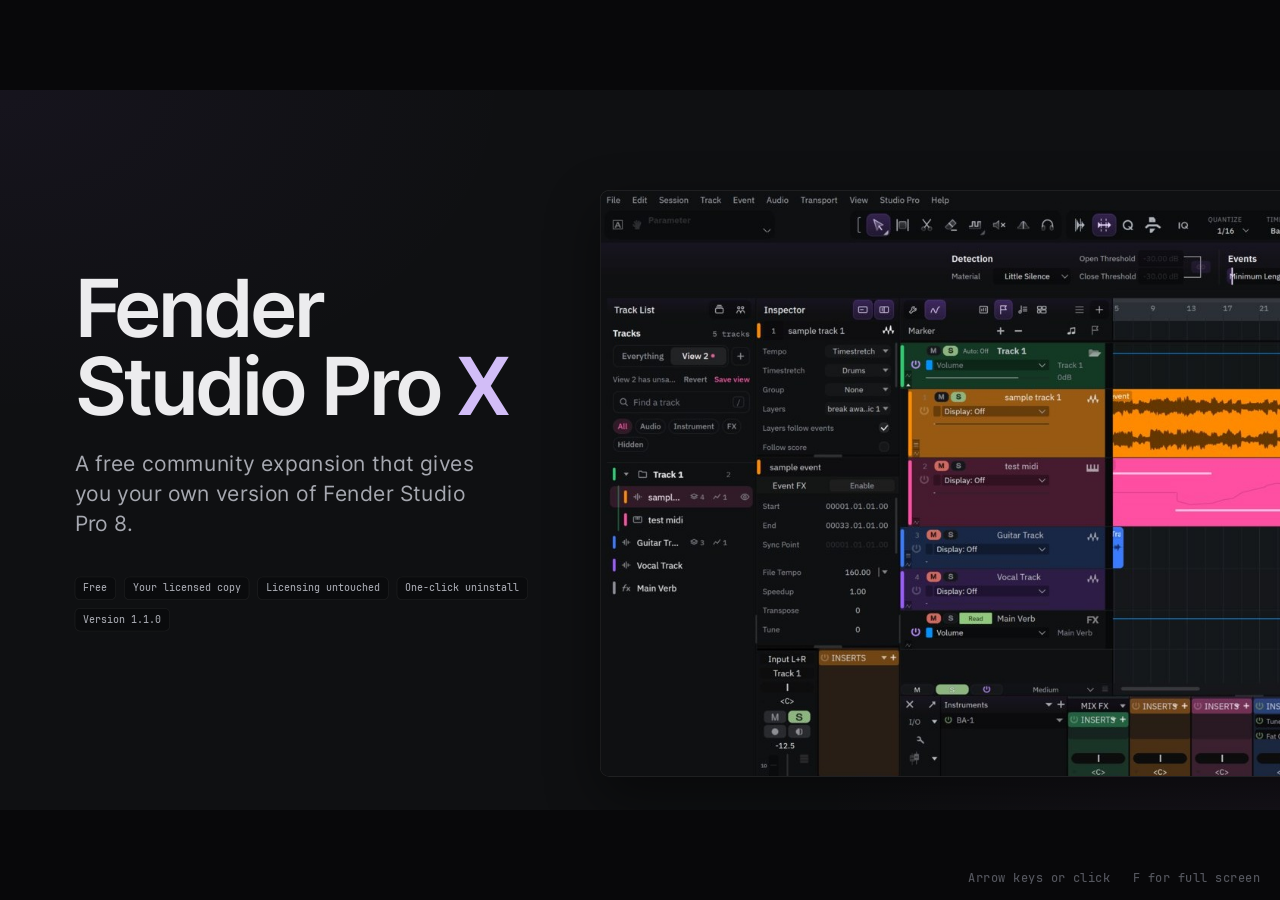
==== index.html @ e80bab39 "Open the presentation as a web page - index.html sends visitors to the presentation (GitHub Pages) -" ====
<!doctype html>
<html lang="en">
<head>
<meta charset="utf-8">
<meta name="viewport" content="width=device-width, initial-scale=1">
<title>Fender Studio Pro X</title>
<meta http-equiv="refresh" content="0; url=presentation/Fender%20Studio%20Pro%20X%20-%20Presentation.html">
<link rel="canonical" href="presentation/Fender%20Studio%20Pro%20X%20-%20Presentation.html">
<style>body{margin:0;min-height:100vh;display:grid;place-items:center;background:#0F1012;color:#C9CBD1;font:16px/1.5 system-ui,sans-serif}a{color:#fff}</style>
</head>
<body>
<p>Opening the presentation&hellip; <a href="presentation/Fender%20Studio%20Pro%20X%20-%20Presentation.html">open it here</a> or go to the <a href="https://github.com/ferrerokush-png/fender-studio-pro-x">project page</a>.</p>
</body>
</html>
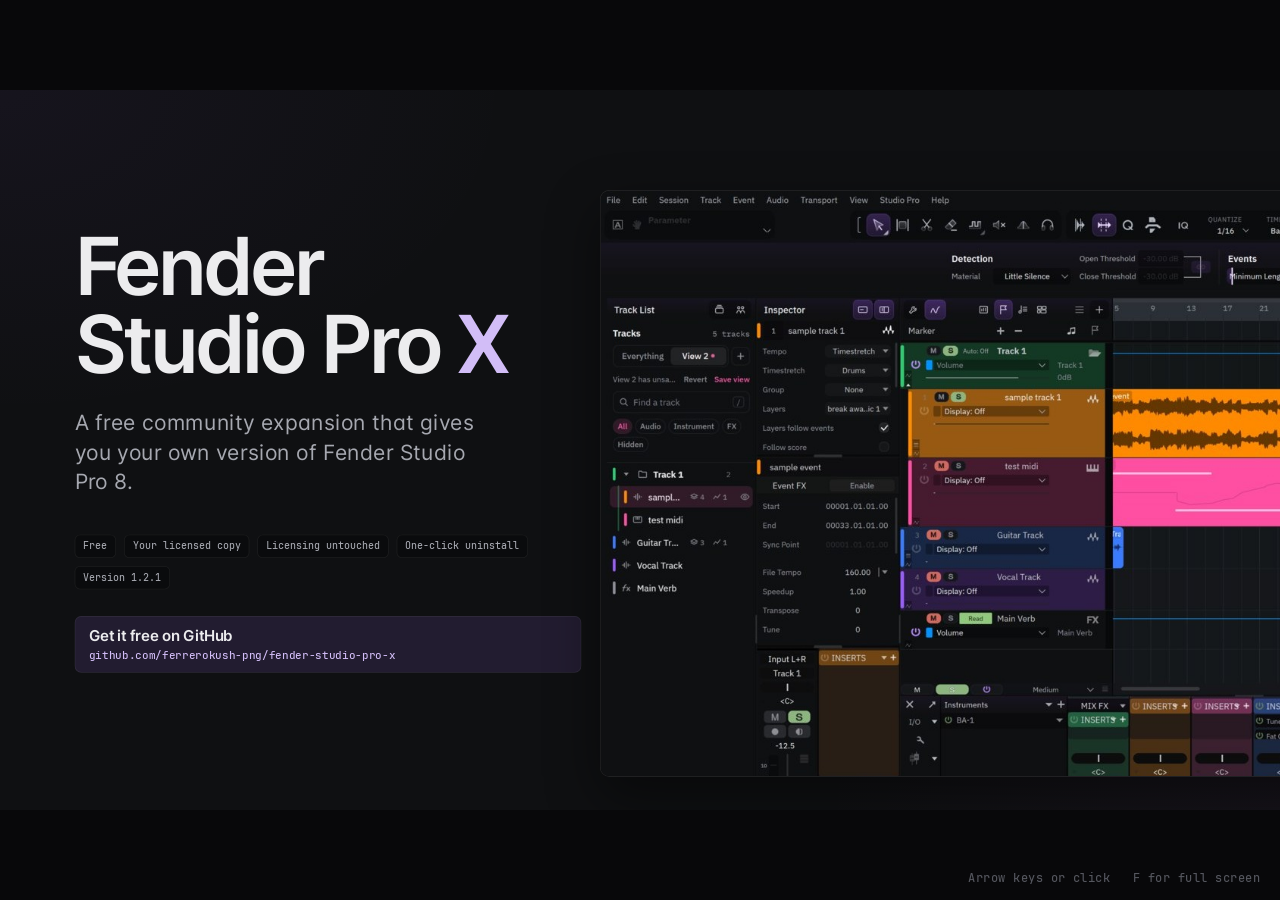
==== commit f3488864: "Picture preview cards for shared links - media/social-card.jpg (1200x630): title, one line and the s" ====
--- a/index.html
+++ b/index.html
@@ -4,6 +4,20 @@
 <meta charset="utf-8">
 <meta name="viewport" content="width=device-width, initial-scale=1">
 <title>Fender Studio Pro X</title>
+<meta name="description" content="Free community mods for Fender Studio Pro 8: a glass makeover, sample search with MIDI preview, a calmer Start page and more. Your own licence, one-click uninstall.">
+<meta property="og:type" content="website">
+<meta property="og:site_name" content="Fender Studio Pro X">
+<meta property="og:title" content="Fender Studio Pro X: take the tour">
+<meta property="og:description" content="Free community mods for Fender Studio Pro 8: a glass makeover, sample search with MIDI preview, a calmer Start page and more. Your own licence, one-click uninstall.">
+<meta property="og:url" content="https://ferrerokush-png.github.io/fender-studio-pro-x/">
+<meta property="og:image" content="https://ferrerokush-png.github.io/fender-studio-pro-x/media/social-card.jpg">
+<meta property="og:image:width" content="1200">
+<meta property="og:image:height" content="630">
+<meta property="og:image:alt" content="Fender Studio Pro X: the Liquid Glass song page">
+<meta name="twitter:card" content="summary_large_image">
+<meta name="twitter:title" content="Fender Studio Pro X: take the tour">
+<meta name="twitter:description" content="Free community mods for Fender Studio Pro 8: a glass makeover, sample search with MIDI preview, a calmer Start page and more. Your own licence, one-click uninstall.">
+<meta name="twitter:image" content="https://ferrerokush-png.github.io/fender-studio-pro-x/media/social-card.jpg">
 <meta http-equiv="refresh" content="0; url=presentation/Fender%20Studio%20Pro%20X%20-%20Presentation.html">
 <link rel="canonical" href="presentation/Fender%20Studio%20Pro%20X%20-%20Presentation.html">
 <style>body{margin:0;min-height:100vh;display:grid;place-items:center;background:#0F1012;color:#C9CBD1;font:16px/1.5 system-ui,sans-serif}a{color:#fff}</style>
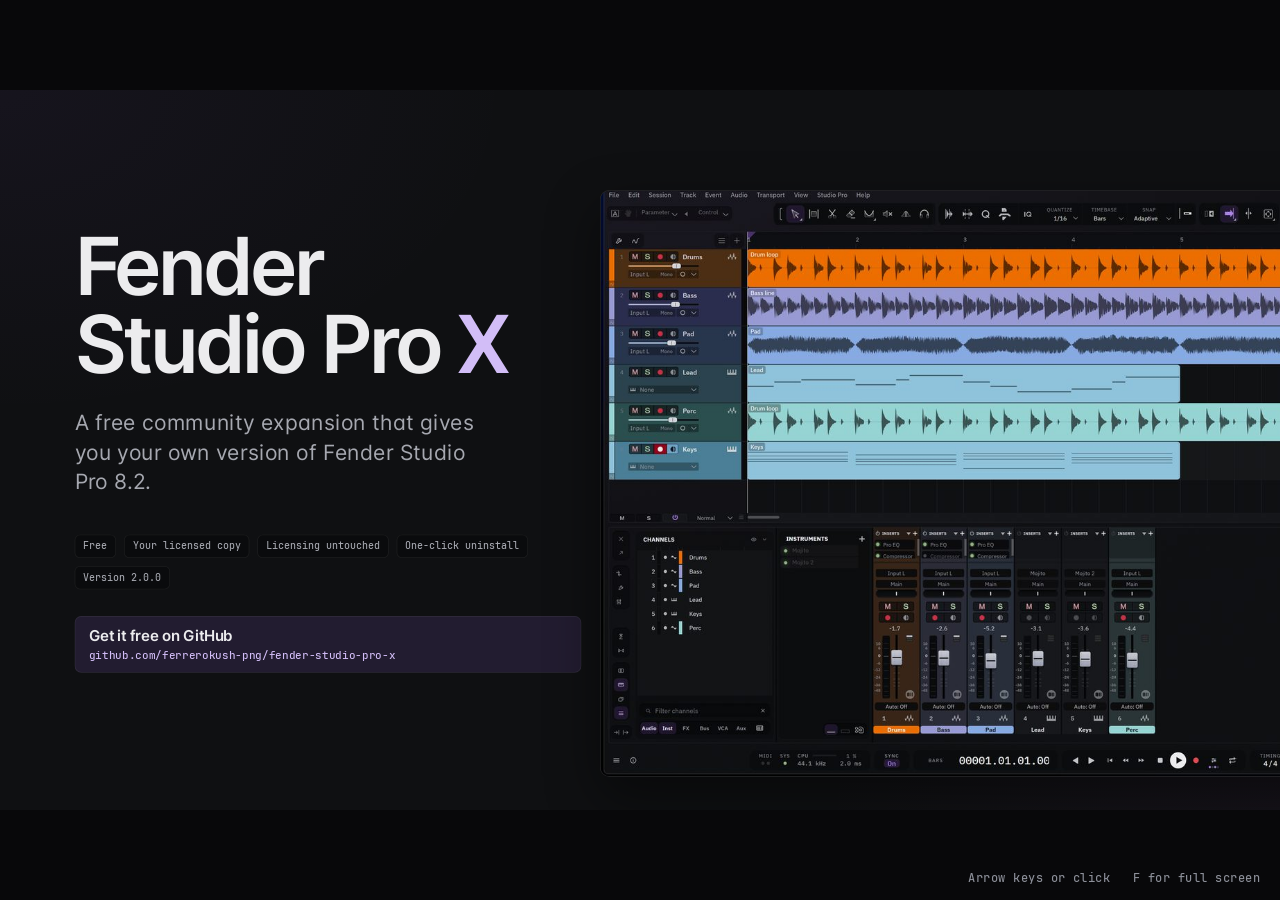
==== commit 281fea66: "Fender Studio Pro X v2.0.0: site, tour, changelog and promo media Co-Authored-By: Claude Opus 5.5 <n" ====
--- a/index.html
+++ b/index.html
@@ -4,20 +4,20 @@
 <meta charset="utf-8">
 <meta name="viewport" content="width=device-width, initial-scale=1">
 <title>Fender Studio Pro X</title>
-<meta name="description" content="Free community mods for Fender Studio Pro 8: a glass makeover, sample search with MIDI preview, a calmer Start page and more. Your own licence, one-click uninstall.">
+<meta name="description" content="Free community mods for Fender Studio Pro 8.2: a chords panel, pitch editing, smarter sound search, a theme and options window, a chat assistant and more. Your own licence, one-click uninstall.">
 <meta property="og:type" content="website">
 <meta property="og:site_name" content="Fender Studio Pro X">
-<meta property="og:title" content="Fender Studio Pro X: take the tour">
-<meta property="og:description" content="Free community mods for Fender Studio Pro 8: a glass makeover, sample search with MIDI preview, a calmer Start page and more. Your own licence, one-click uninstall.">
+<meta property="og:title" content="Fender Studio Pro X 2.0.0: take the tour">
+<meta property="og:description" content="Free community mods for Fender Studio Pro 8.2: a chords panel, pitch editing, smarter sound search, a theme and options window, a chat assistant and more. Your own licence, one-click uninstall.">
 <meta property="og:url" content="https://ferrerokush-png.github.io/fender-studio-pro-x/">
-<meta property="og:image" content="https://ferrerokush-png.github.io/fender-studio-pro-x/media/social-card.jpg">
+<meta property="og:image" content="https://ferrerokush-png.github.io/fender-studio-pro-x/media/og/2.0/social-main.png">
 <meta property="og:image:width" content="1200">
 <meta property="og:image:height" content="630">
-<meta property="og:image:alt" content="Fender Studio Pro X: the Liquid Glass song page">
+<meta property="og:image:alt" content="Fender Studio Pro X 2.0.0: free fan mods for Fender Studio Pro 8.2">
 <meta name="twitter:card" content="summary_large_image">
-<meta name="twitter:title" content="Fender Studio Pro X: take the tour">
-<meta name="twitter:description" content="Free community mods for Fender Studio Pro 8: a glass makeover, sample search with MIDI preview, a calmer Start page and more. Your own licence, one-click uninstall.">
-<meta name="twitter:image" content="https://ferrerokush-png.github.io/fender-studio-pro-x/media/social-card.jpg">
+<meta name="twitter:title" content="Fender Studio Pro X 2.0.0: take the tour">
+<meta name="twitter:description" content="Free community mods for Fender Studio Pro 8.2: a chords panel, pitch editing, smarter sound search, a theme and options window, a chat assistant and more. Your own licence, one-click uninstall.">
+<meta name="twitter:image" content="https://ferrerokush-png.github.io/fender-studio-pro-x/media/og/2.0/social-main.png">
 <meta http-equiv="refresh" content="0; url=presentation/Fender%20Studio%20Pro%20X%20-%20Presentation.html">
 <link rel="canonical" href="presentation/Fender%20Studio%20Pro%20X%20-%20Presentation.html">
 <style>body{margin:0;min-height:100vh;display:grid;place-items:center;background:#0F1012;color:#C9CBD1;font:16px/1.5 system-ui,sans-serif}a{color:#fff}</style>
